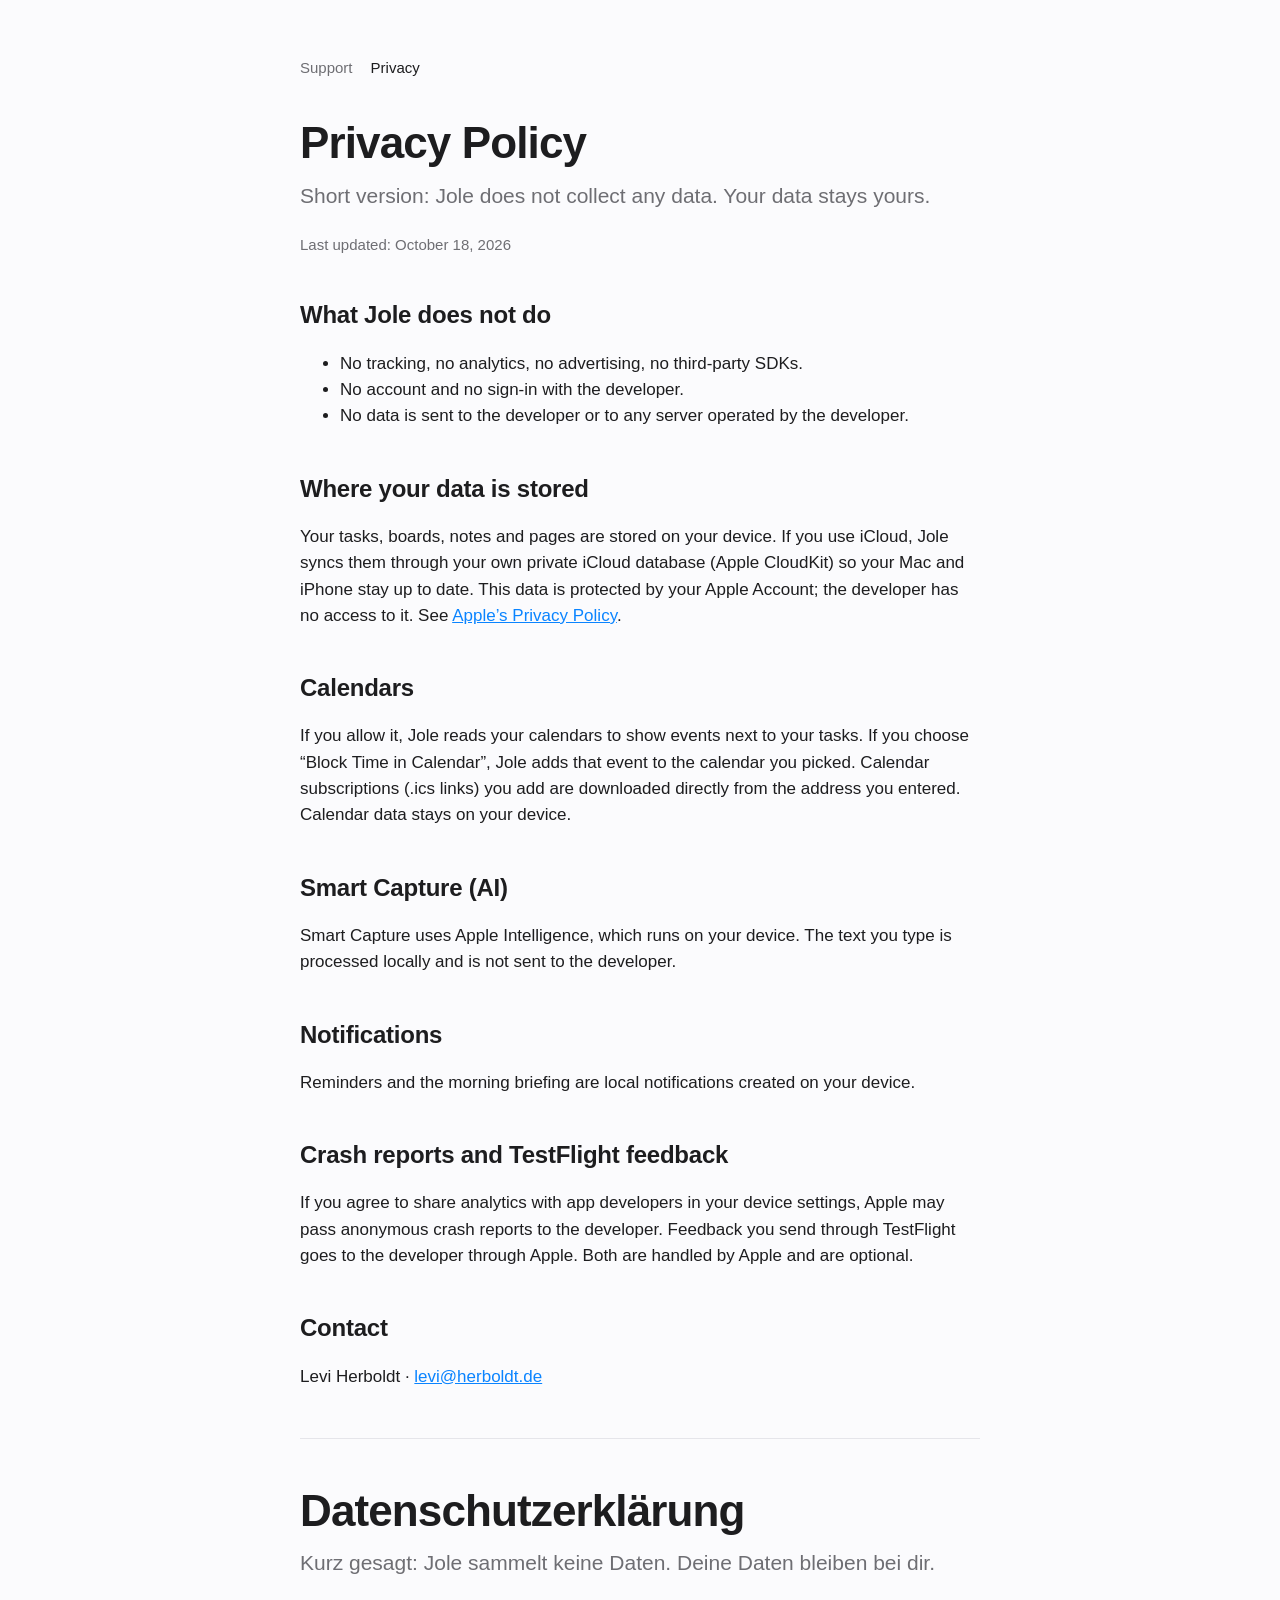
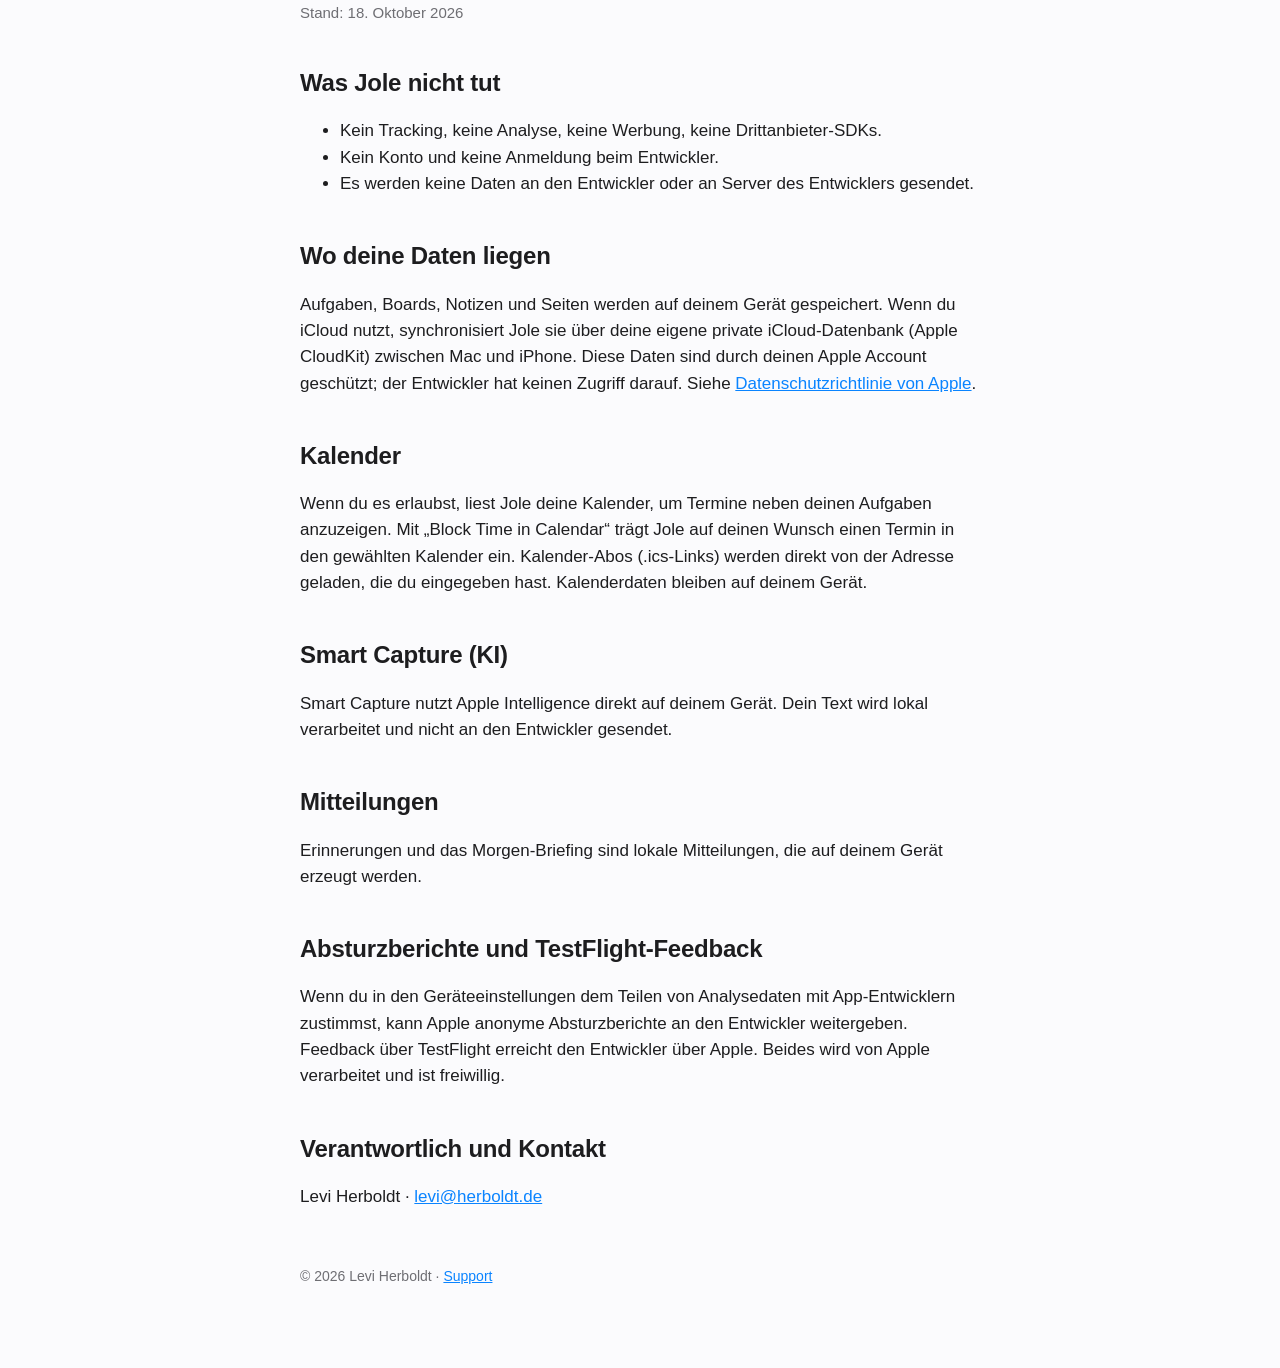
==== privacy.html @ 14e5994d "Jole support and privacy pages Co-Authored-By: Claude Opus 5.5 <noreply@anthropic.com>" ====
<!doctype html>
<html lang="en">
<head>
<meta charset="utf-8">
<meta name="viewport" content="width=device-width, initial-scale=1">
<title>Jole – Privacy Policy</title>
<link rel="stylesheet" href="style.css">
</head>
<body>
<main>
  <nav><a href="./">Support</a><a href="privacy.html" aria-current="page">Privacy</a></nav>
  <h1>Privacy Policy</h1>
  <p class="lead">Short version: Jole does not collect any data. Your data stays yours.</p>
  <p class="muted">Last updated: October 18, 2026</p>

  <h2>What Jole does not do</h2>
  <ul>
    <li>No tracking, no analytics, no advertising, no third-party SDKs.</li>
    <li>No account and no sign-in with the developer.</li>
    <li>No data is sent to the developer or to any server operated by the developer.</li>
  </ul>

  <h2>Where your data is stored</h2>
  <p>Your tasks, boards, notes and pages are stored on your device. If you use iCloud, Jole syncs them through your own private iCloud database (Apple CloudKit) so your Mac and iPhone stay up to date. This data is protected by your Apple Account; the developer has no access to it. See <a href="https://www.apple.com/legal/privacy/">Apple’s Privacy Policy</a>.</p>

  <h2>Calendars</h2>
  <p>If you allow it, Jole reads your calendars to show events next to your tasks. If you choose “Block Time in Calendar”, Jole adds that event to the calendar you picked. Calendar subscriptions (.ics links) you add are downloaded directly from the address you entered. Calendar data stays on your device.</p>

  <h2>Smart Capture (AI)</h2>
  <p>Smart Capture uses Apple Intelligence, which runs on your device. The text you type is processed locally and is not sent to the developer.</p>

  <h2>Notifications</h2>
  <p>Reminders and the morning briefing are local notifications created on your device.</p>

  <h2>Crash reports and TestFlight feedback</h2>
  <p>If you agree to share analytics with app developers in your device settings, Apple may pass anonymous crash reports to the developer. Feedback you send through TestFlight goes to the developer through Apple. Both are handled by Apple and are optional.</p>

  <h2>Contact</h2>
  <p>Levi Herboldt · <a href="mailto:levi@herboldt.de">levi@herboldt.de</a></p>

  <hr>

  <section lang="de">
  <h1>Datenschutzerklärung</h1>
  <p class="lead">Kurz gesagt: Jole sammelt keine Daten. Deine Daten bleiben bei dir.</p>
  <p class="muted">Stand: 18. Oktober 2026</p>

  <h2>Was Jole nicht tut</h2>
  <ul>
    <li>Kein Tracking, keine Analyse, keine Werbung, keine Drittanbieter-SDKs.</li>
    <li>Kein Konto und keine Anmeldung beim Entwickler.</li>
    <li>Es werden keine Daten an den Entwickler oder an Server des Entwicklers gesendet.</li>
  </ul>

  <h2>Wo deine Daten liegen</h2>
  <p>Aufgaben, Boards, Notizen und Seiten werden auf deinem Gerät gespeichert. Wenn du iCloud nutzt, synchronisiert Jole sie über deine eigene private iCloud-Datenbank (Apple CloudKit) zwischen Mac und iPhone. Diese Daten sind durch deinen Apple Account geschützt; der Entwickler hat keinen Zugriff darauf. Siehe <a href="https://www.apple.com/de/legal/privacy/">Datenschutzrichtlinie von Apple</a>.</p>

  <h2>Kalender</h2>
  <p>Wenn du es erlaubst, liest Jole deine Kalender, um Termine neben deinen Aufgaben anzuzeigen. Mit „Block Time in Calendar“ trägt Jole auf deinen Wunsch einen Termin in den gewählten Kalender ein. Kalender-Abos (.ics-Links) werden direkt von der Adresse geladen, die du eingegeben hast. Kalenderdaten bleiben auf deinem Gerät.</p>

  <h2>Smart Capture (KI)</h2>
  <p>Smart Capture nutzt Apple Intelligence direkt auf deinem Gerät. Dein Text wird lokal verarbeitet und nicht an den Entwickler gesendet.</p>

  <h2>Mitteilungen</h2>
  <p>Erinnerungen und das Morgen-Briefing sind lokale Mitteilungen, die auf deinem Gerät erzeugt werden.</p>

  <h2>Absturzberichte und TestFlight-Feedback</h2>
  <p>Wenn du in den Geräteeinstellungen dem Teilen von Analysedaten mit App-Entwicklern zustimmst, kann Apple anonyme Absturzberichte an den Entwickler weitergeben. Feedback über TestFlight erreicht den Entwickler über Apple. Beides wird von Apple verarbeitet und ist freiwillig.</p>

  <h2>Verantwortlich und Kontakt</h2>
  <p>Levi Herboldt · <a href="mailto:levi@herboldt.de">levi@herboldt.de</a></p>
  </section>

  <footer>© 2026 Levi Herboldt · <a href="./">Support</a></footer>
</main>
</body>
</html>
---- style.css ----
:root { --bg: #fbfbfd; --fg: #1d1d1f; --muted: #6e6e73; --card: #ffffff; --line: #e5e5ea; --accent: #0a84ff; }
@media (prefers-color-scheme: dark) { :root { --bg: #000; --fg: #f5f5f7; --muted: #a1a1a6; --card: #1c1c1e; --line: #2c2c2e; --accent: #0a84ff; } }
* { box-sizing: border-box; }
body { margin: 0; background: var(--bg); color: var(--fg); font: 17px/1.55 -apple-system, BlinkMacSystemFont, "SF Pro Text", "Helvetica Neue", sans-serif; -webkit-font-smoothing: antialiased; }
main { max-width: 720px; margin: 0 auto; padding: 56px 20px 80px; }
nav { display: flex; gap: 18px; font-size: 15px; margin-bottom: 40px; }
nav a { color: var(--muted); text-decoration: none; }
nav a:hover, nav a[aria-current] { color: var(--fg); }
h1 { font-size: 44px; line-height: 1.1; letter-spacing: -0.02em; margin: 0 0 12px; }
h2 { font-size: 24px; letter-spacing: -0.01em; margin: 40px 0 8px; }
h3 { font-size: 18px; margin: 24px 0 4px; }
p, li { color: var(--fg); }
.lead { font-size: 21px; color: var(--muted); margin-top: 0; }
.card { background: var(--card); border: 1px solid var(--line); border-radius: 18px; padding: 22px 24px; margin: 20px 0; }
.icon { width: 64px; height: 64px; border-radius: 15px; background: linear-gradient(135deg, #0a84ff, #5e5ce6); display: grid; place-items: center; color: #fff; font-size: 32px; font-weight: 700; margin-bottom: 20px; }
a { color: var(--accent); }
.muted { color: var(--muted); font-size: 15px; }
hr { border: none; border-top: 1px solid var(--line); margin: 48px 0; }
footer { color: var(--muted); font-size: 14px; margin-top: 56px; }
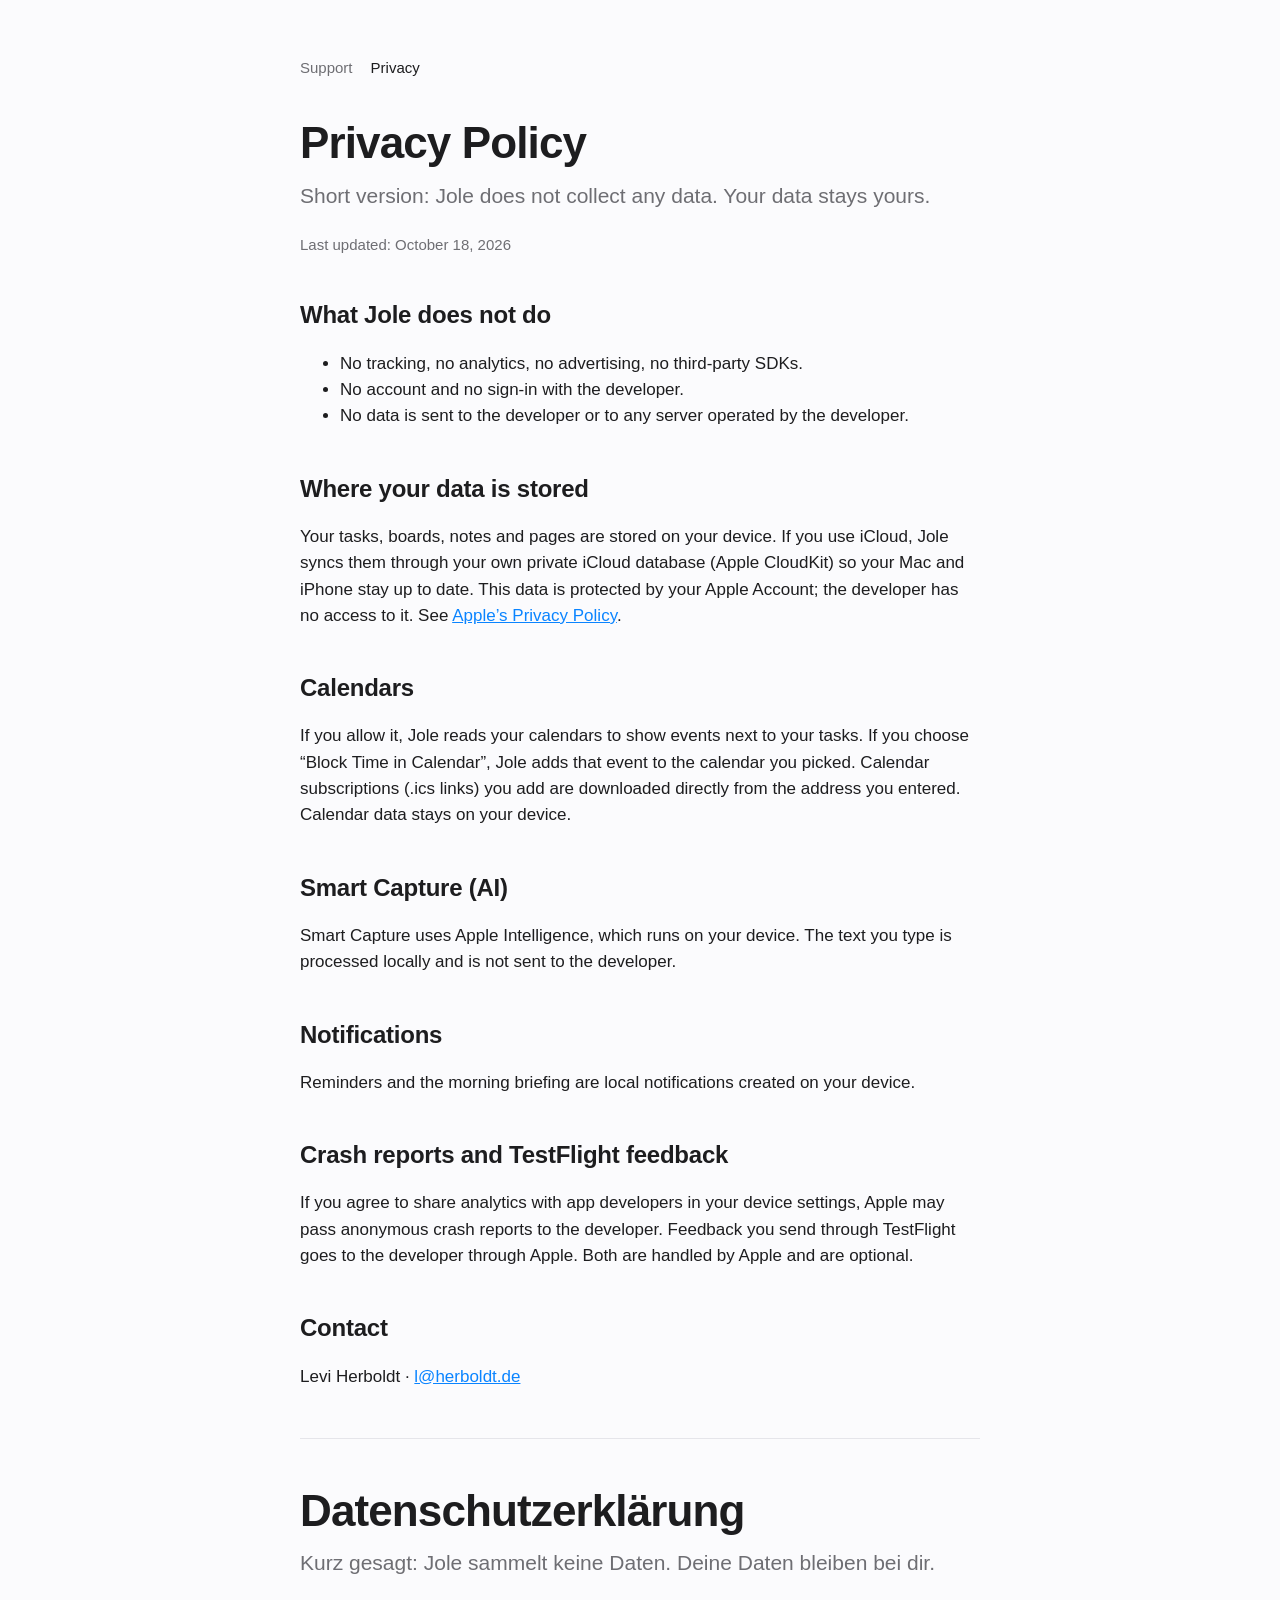
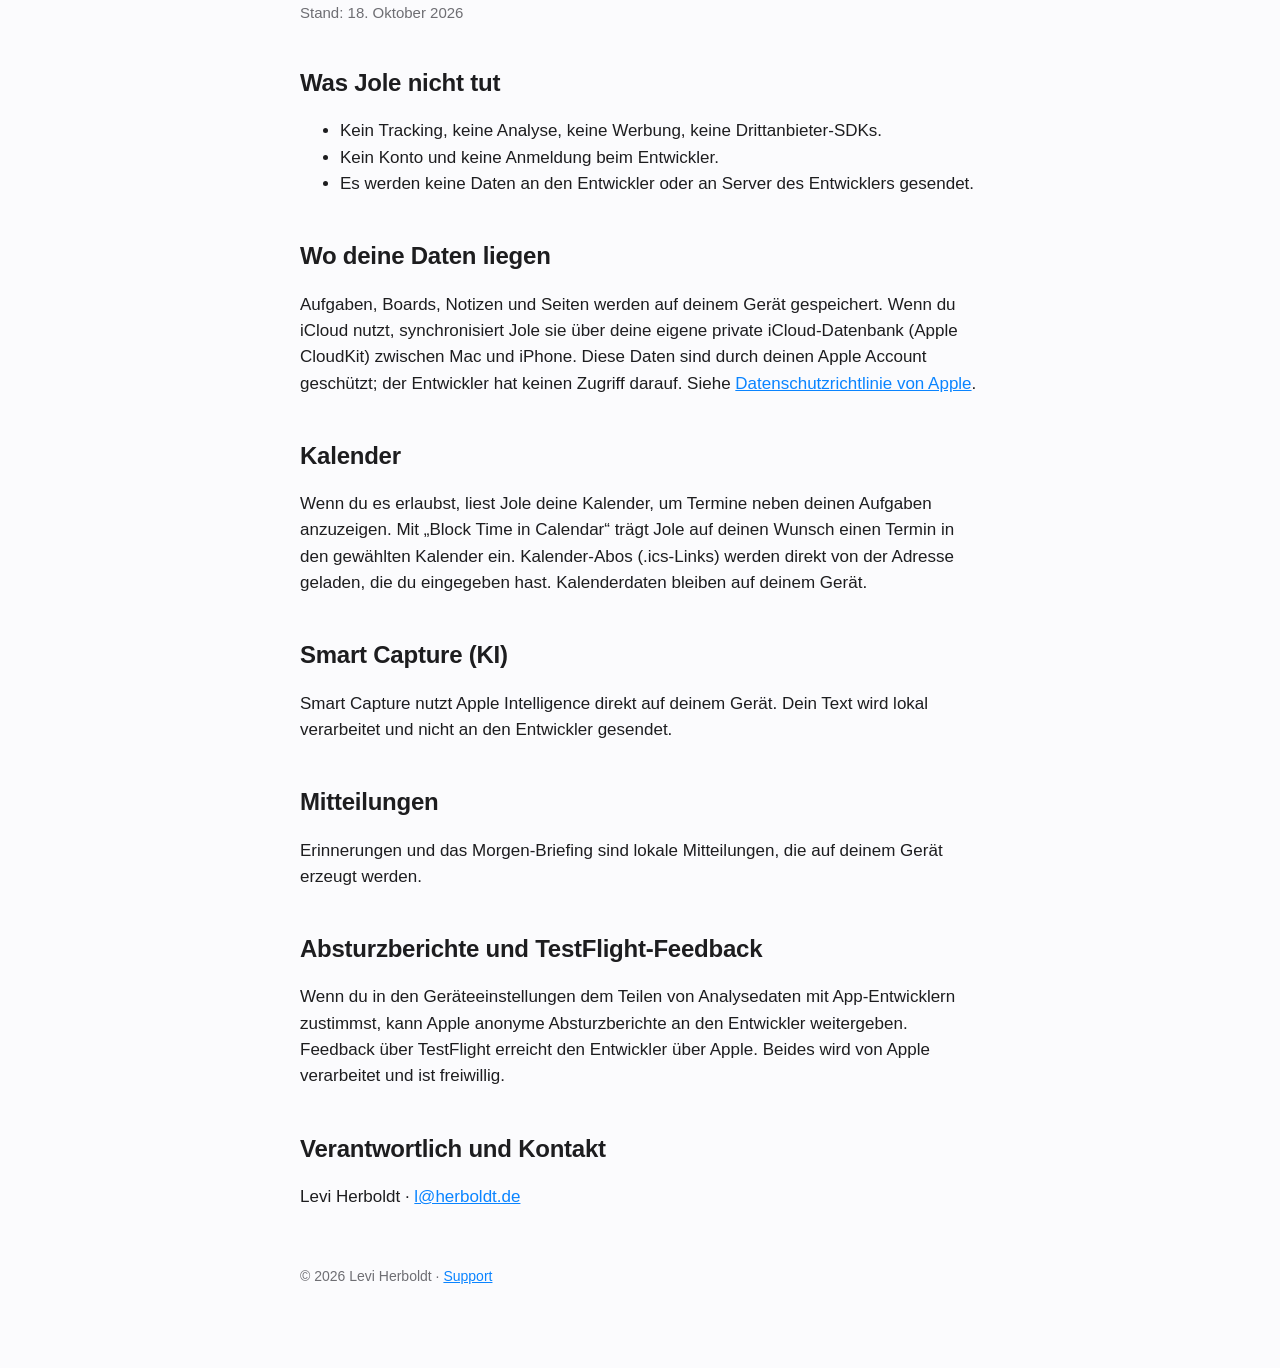
==== commit 25a1aadb: "Use l@herboldt.de as contact Co-Authored-By: Claude Opus 5.5 <noreply@anthropic.com>" ====
--- a/privacy.html
+++ b/privacy.html
@@ -36,7 +36,7 @@
   <p>If you agree to share analytics with app developers in your device settings, Apple may pass anonymous crash reports to the developer. Feedback you send through TestFlight goes to the developer through Apple. Both are handled by Apple and are optional.</p>
 
   <h2>Contact</h2>
-  <p>Levi Herboldt · <a href="mailto:levi@herboldt.de">levi@herboldt.de</a></p>
+  <p>Levi Herboldt · <a href="mailto:l@herboldt.de">l@herboldt.de</a></p>
 
   <hr>
 
@@ -68,7 +68,7 @@
   <p>Wenn du in den Geräteeinstellungen dem Teilen von Analysedaten mit App-Entwicklern zustimmst, kann Apple anonyme Absturzberichte an den Entwickler weitergeben. Feedback über TestFlight erreicht den Entwickler über Apple. Beides wird von Apple verarbeitet und ist freiwillig.</p>
 
   <h2>Verantwortlich und Kontakt</h2>
-  <p>Levi Herboldt · <a href="mailto:levi@herboldt.de">levi@herboldt.de</a></p>
+  <p>Levi Herboldt · <a href="mailto:l@herboldt.de">l@herboldt.de</a></p>
   </section>
 
   <footer>© 2026 Levi Herboldt · <a href="./">Support</a></footer>
